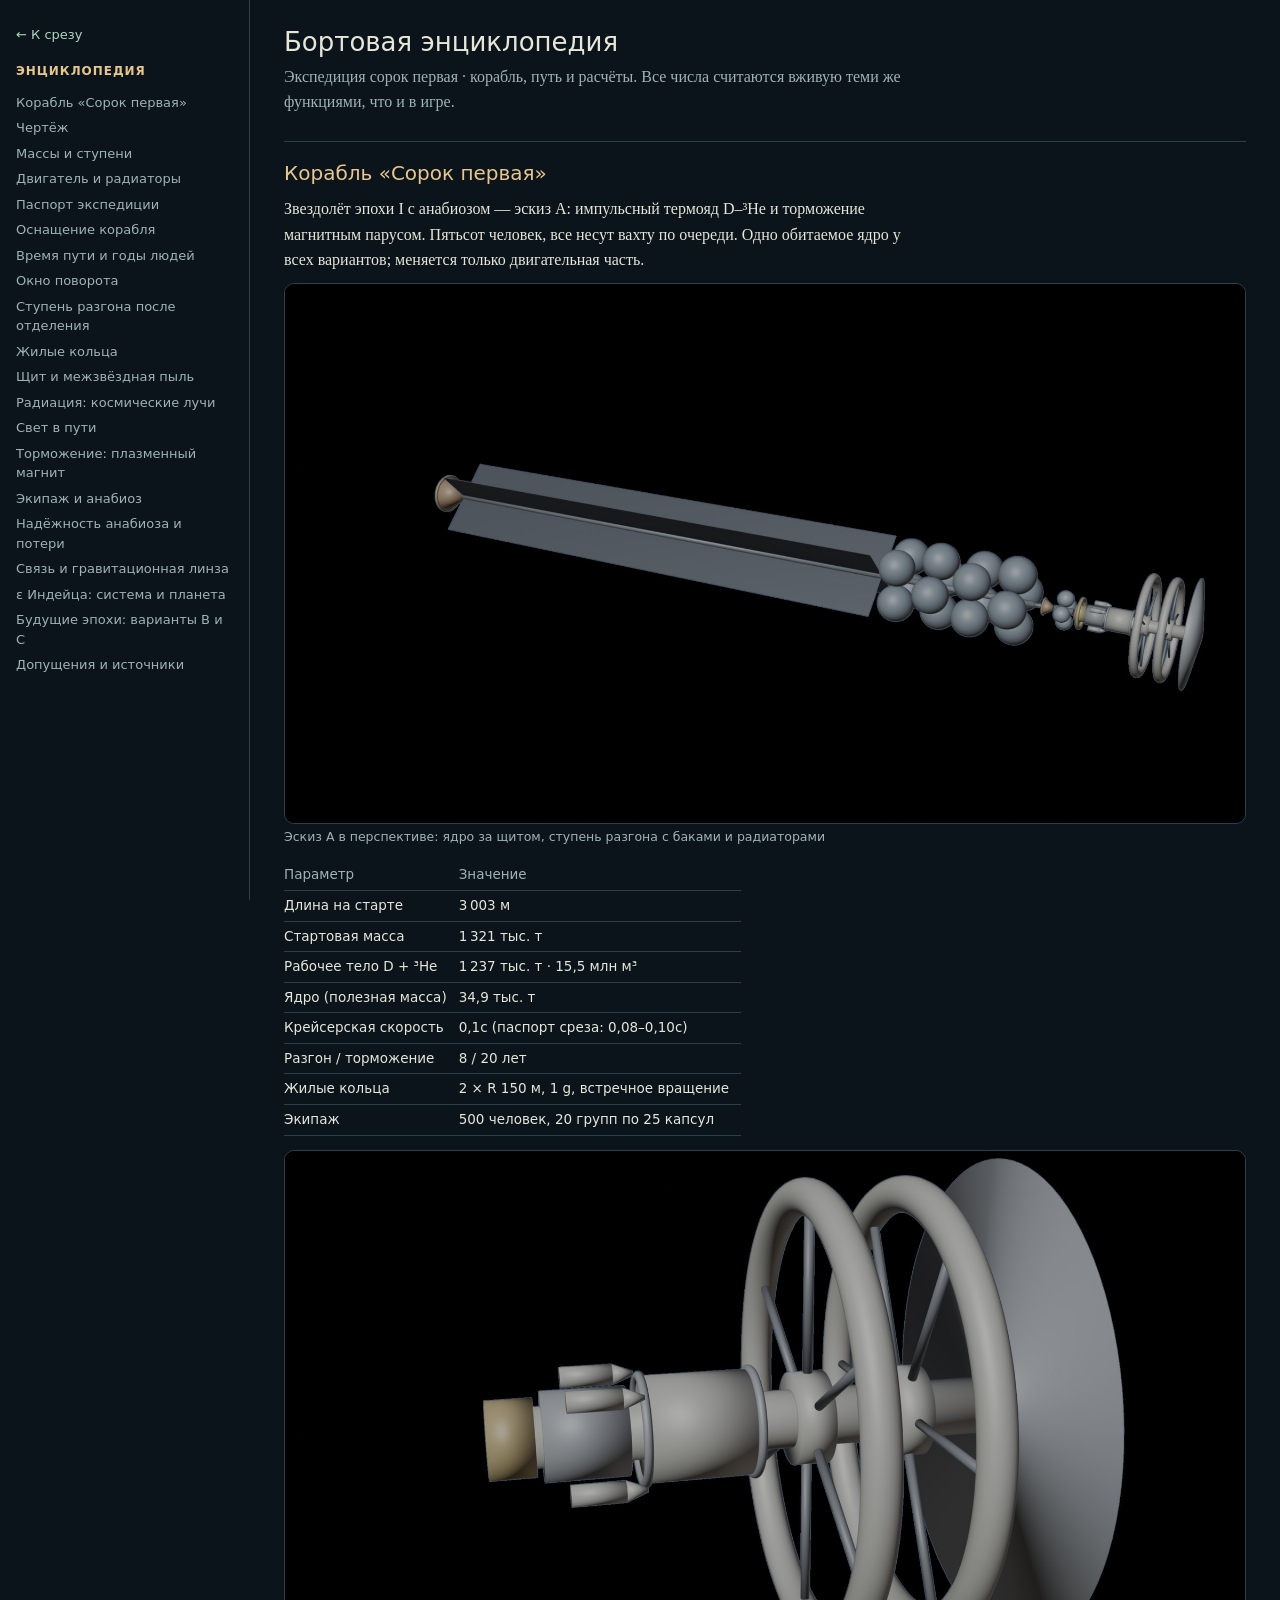
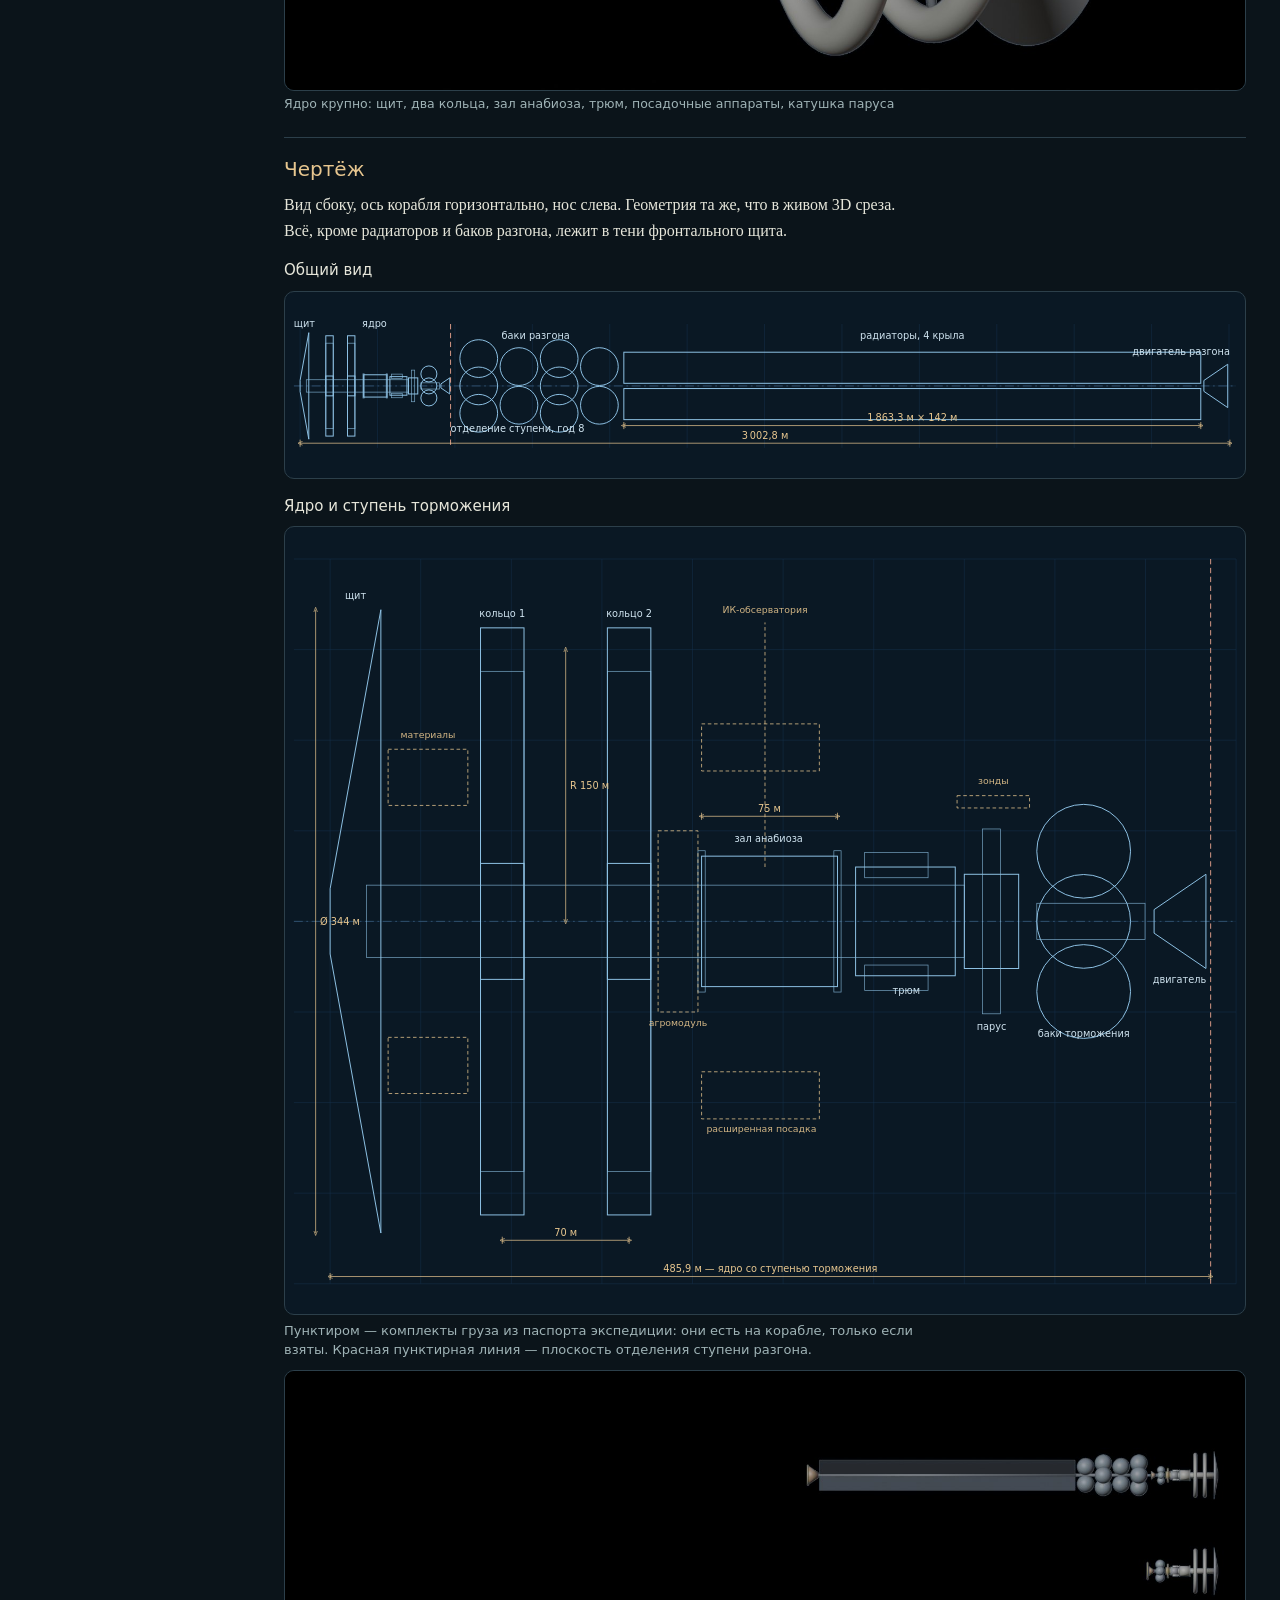
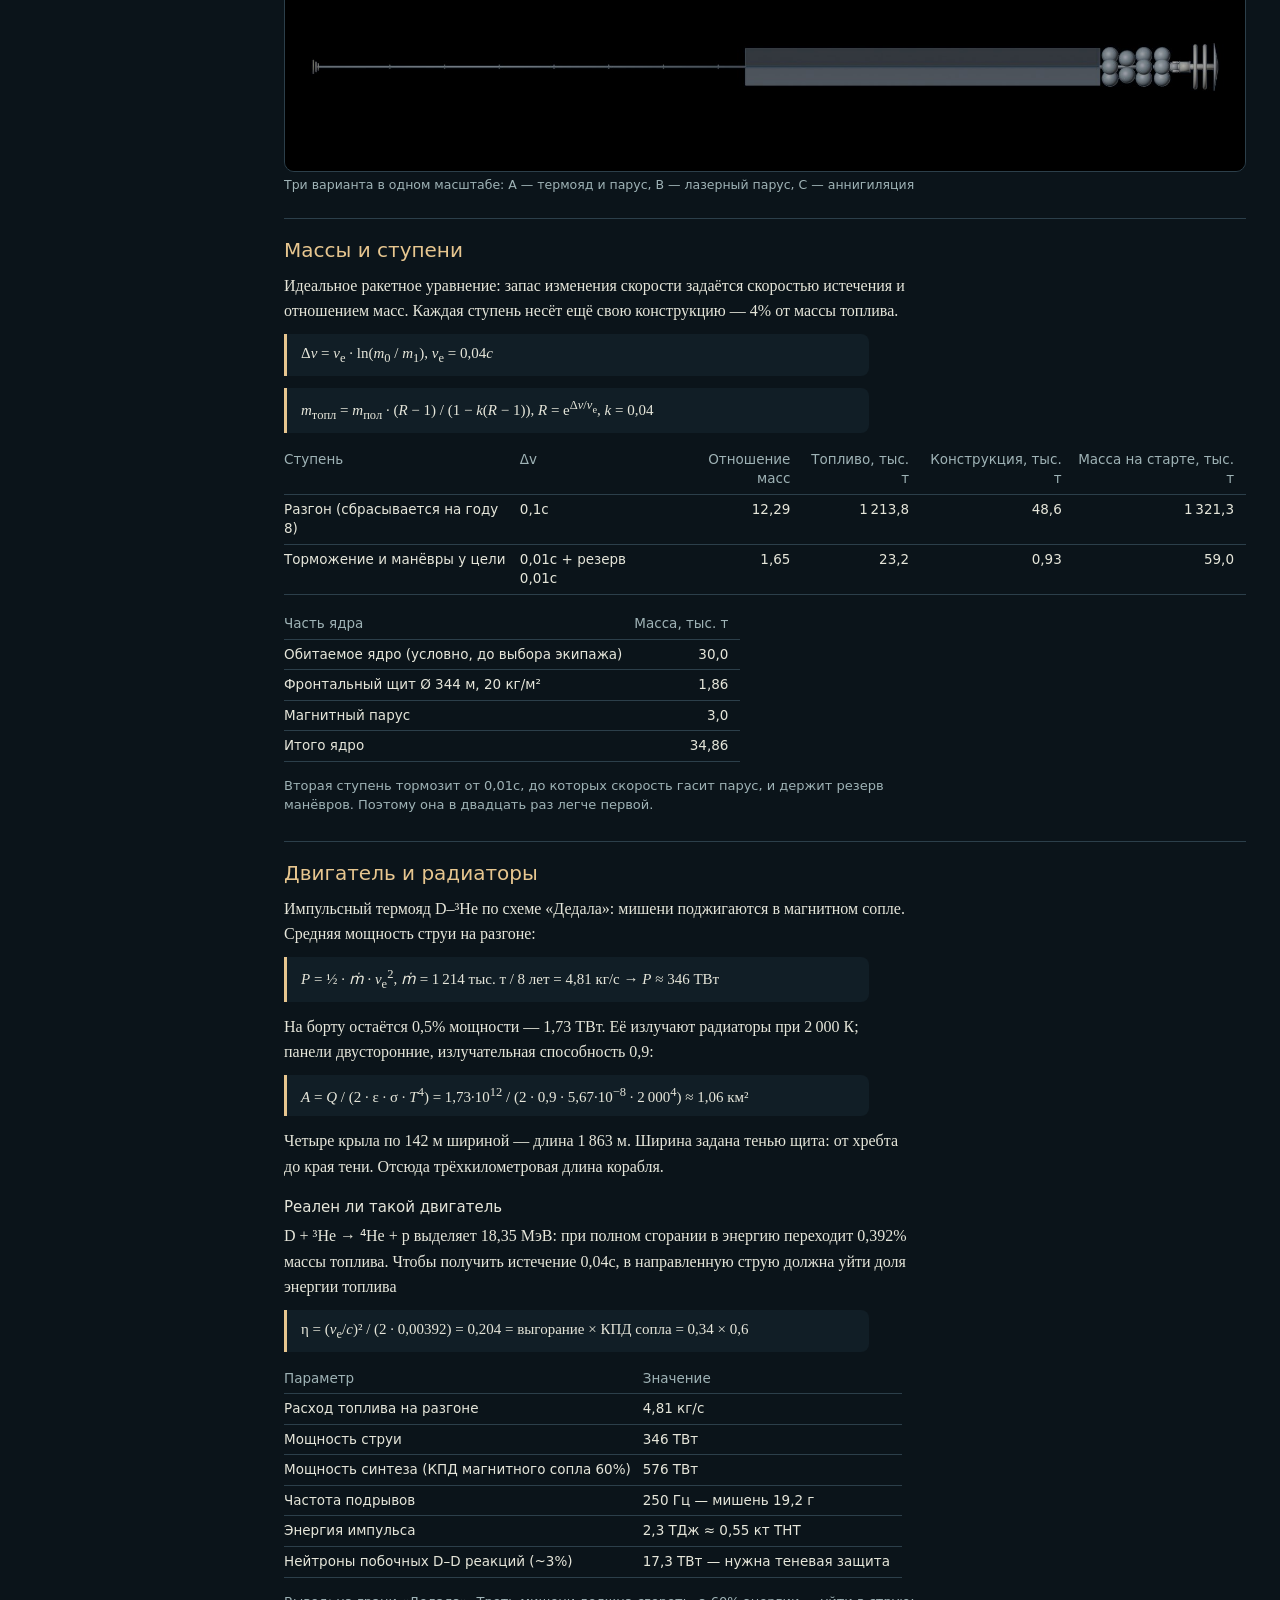
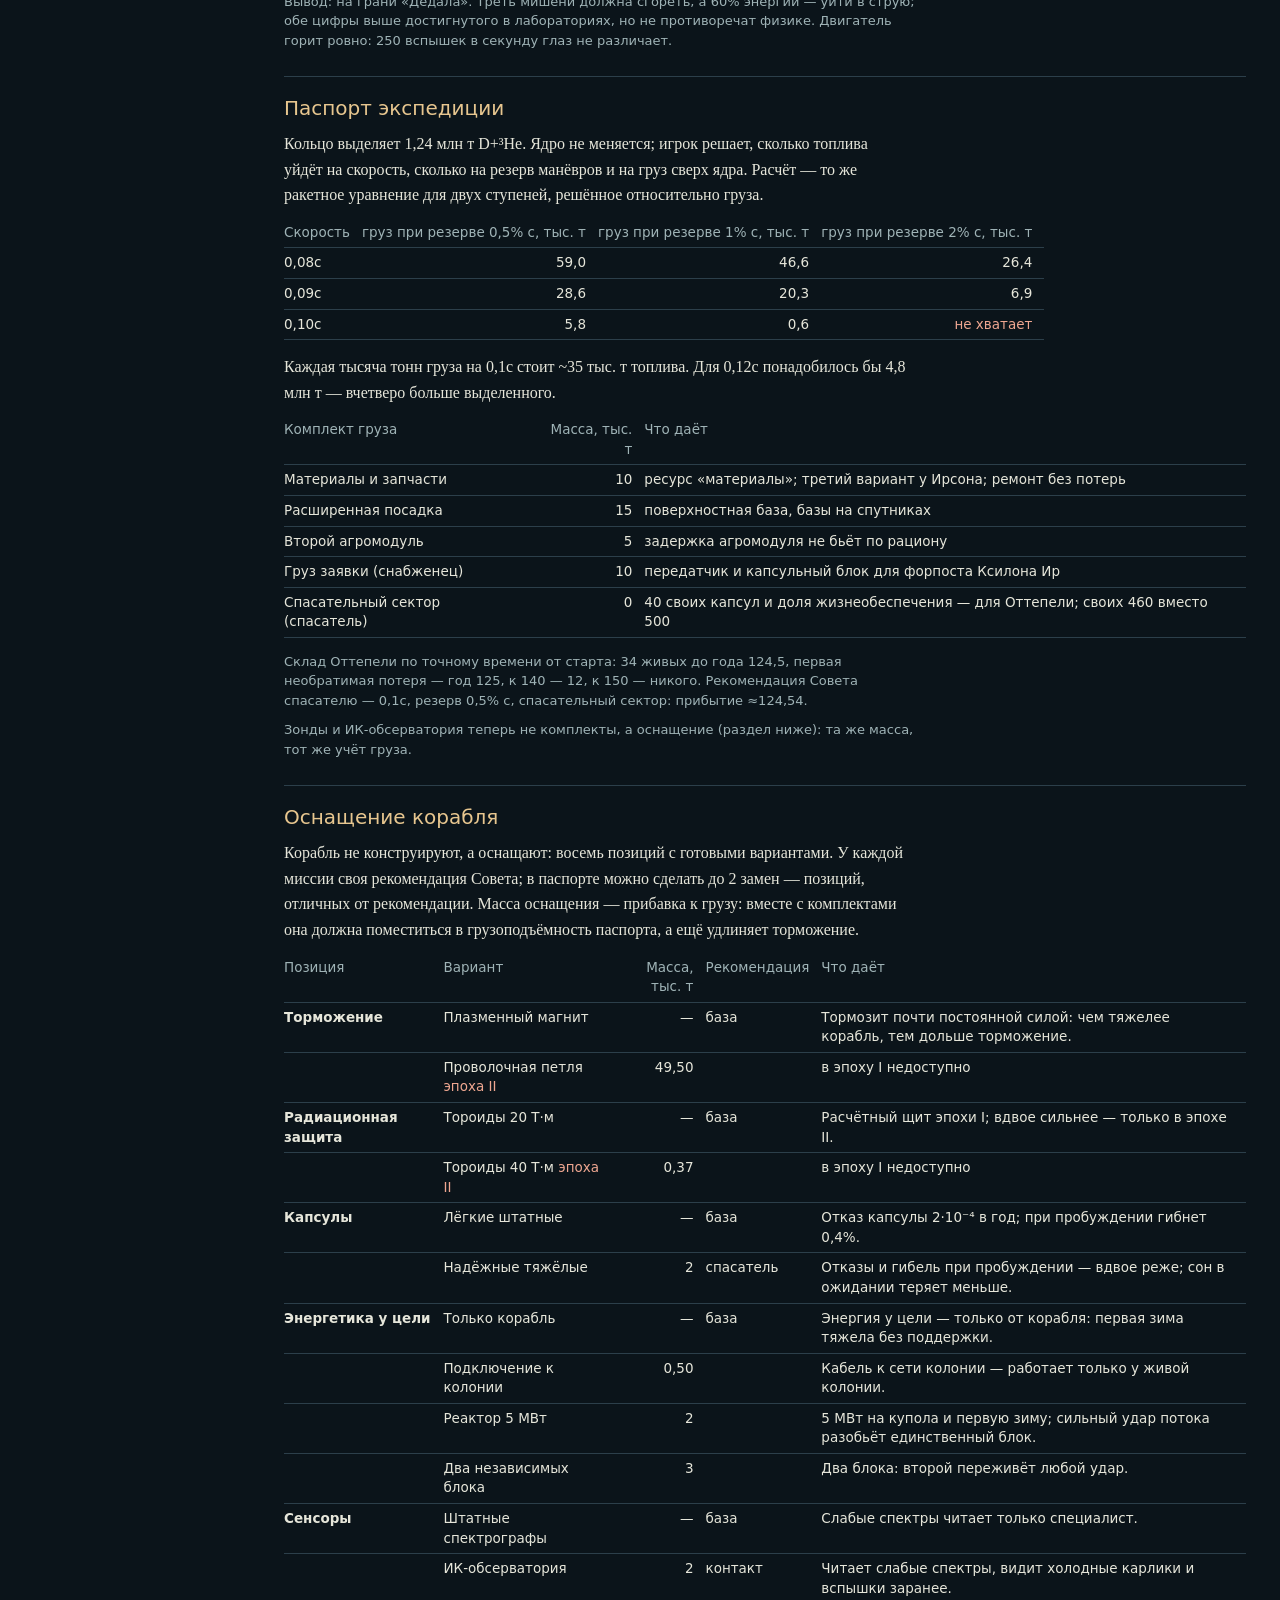
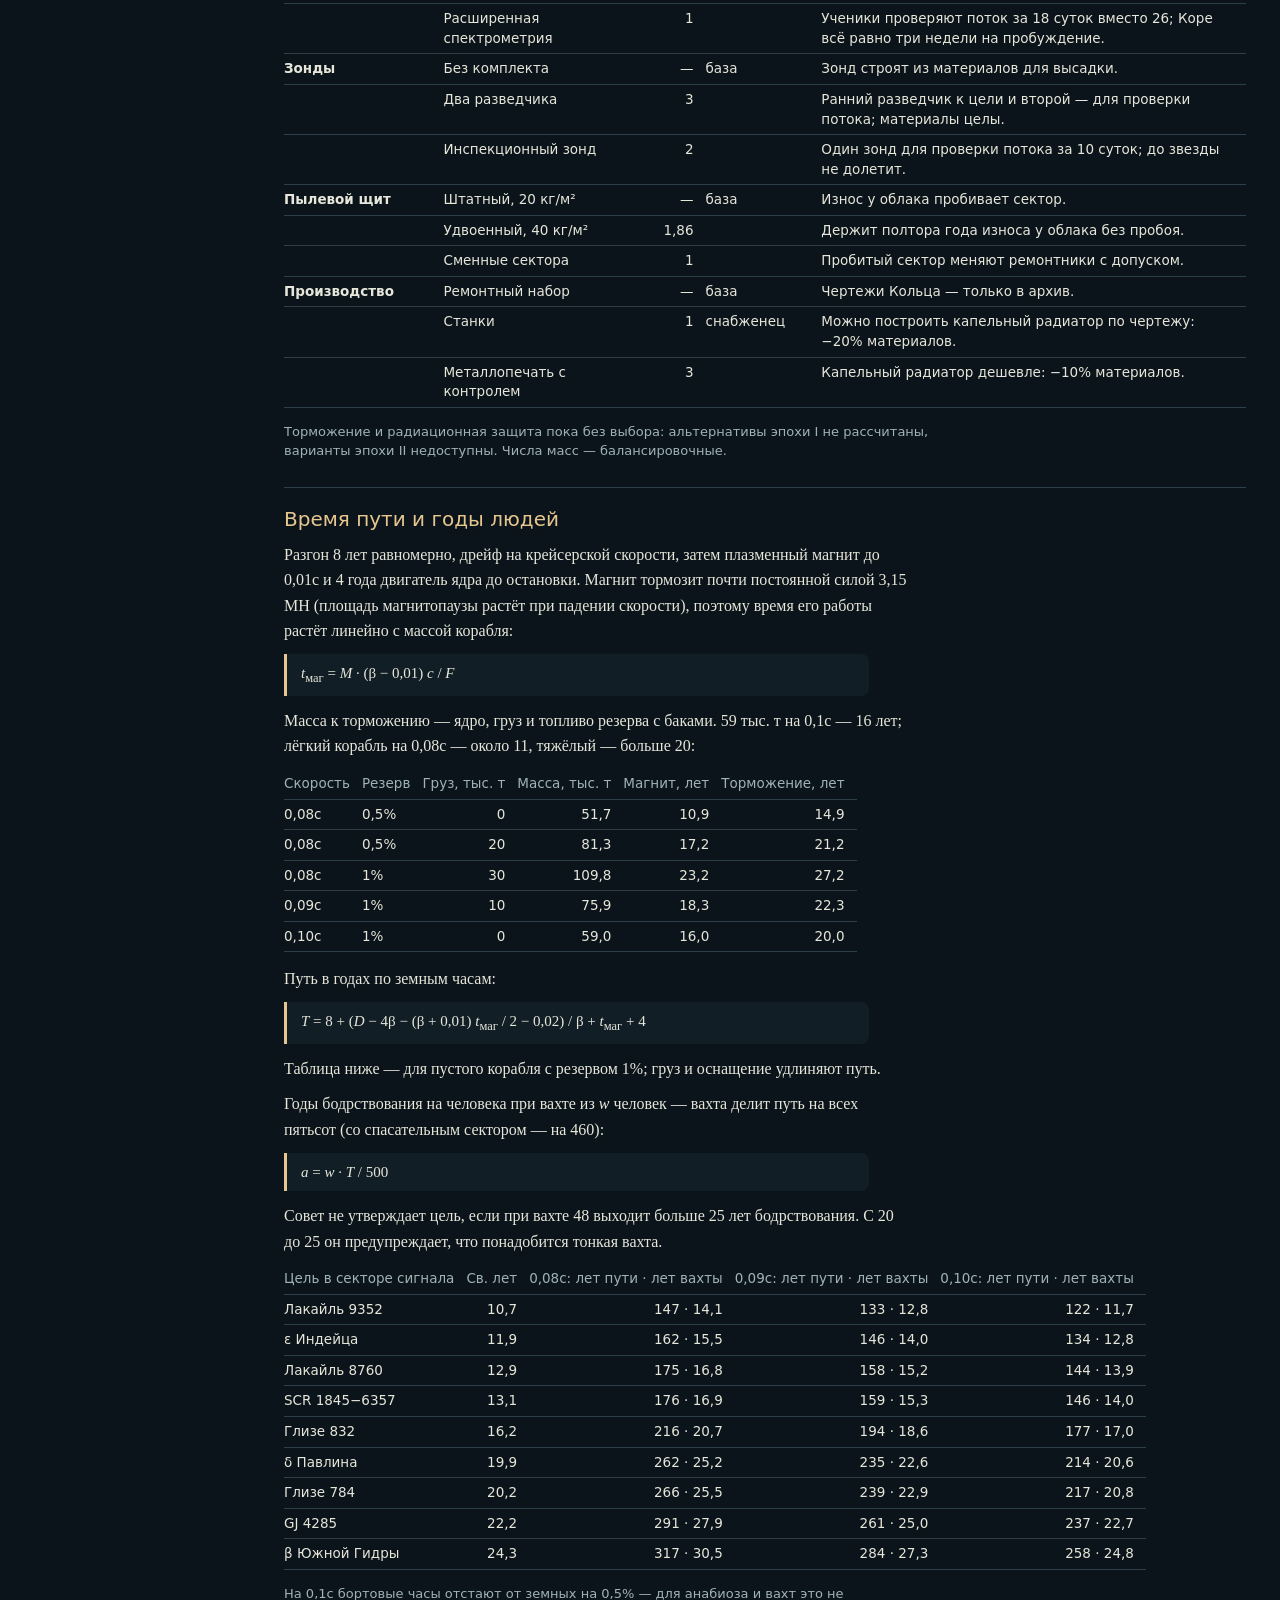
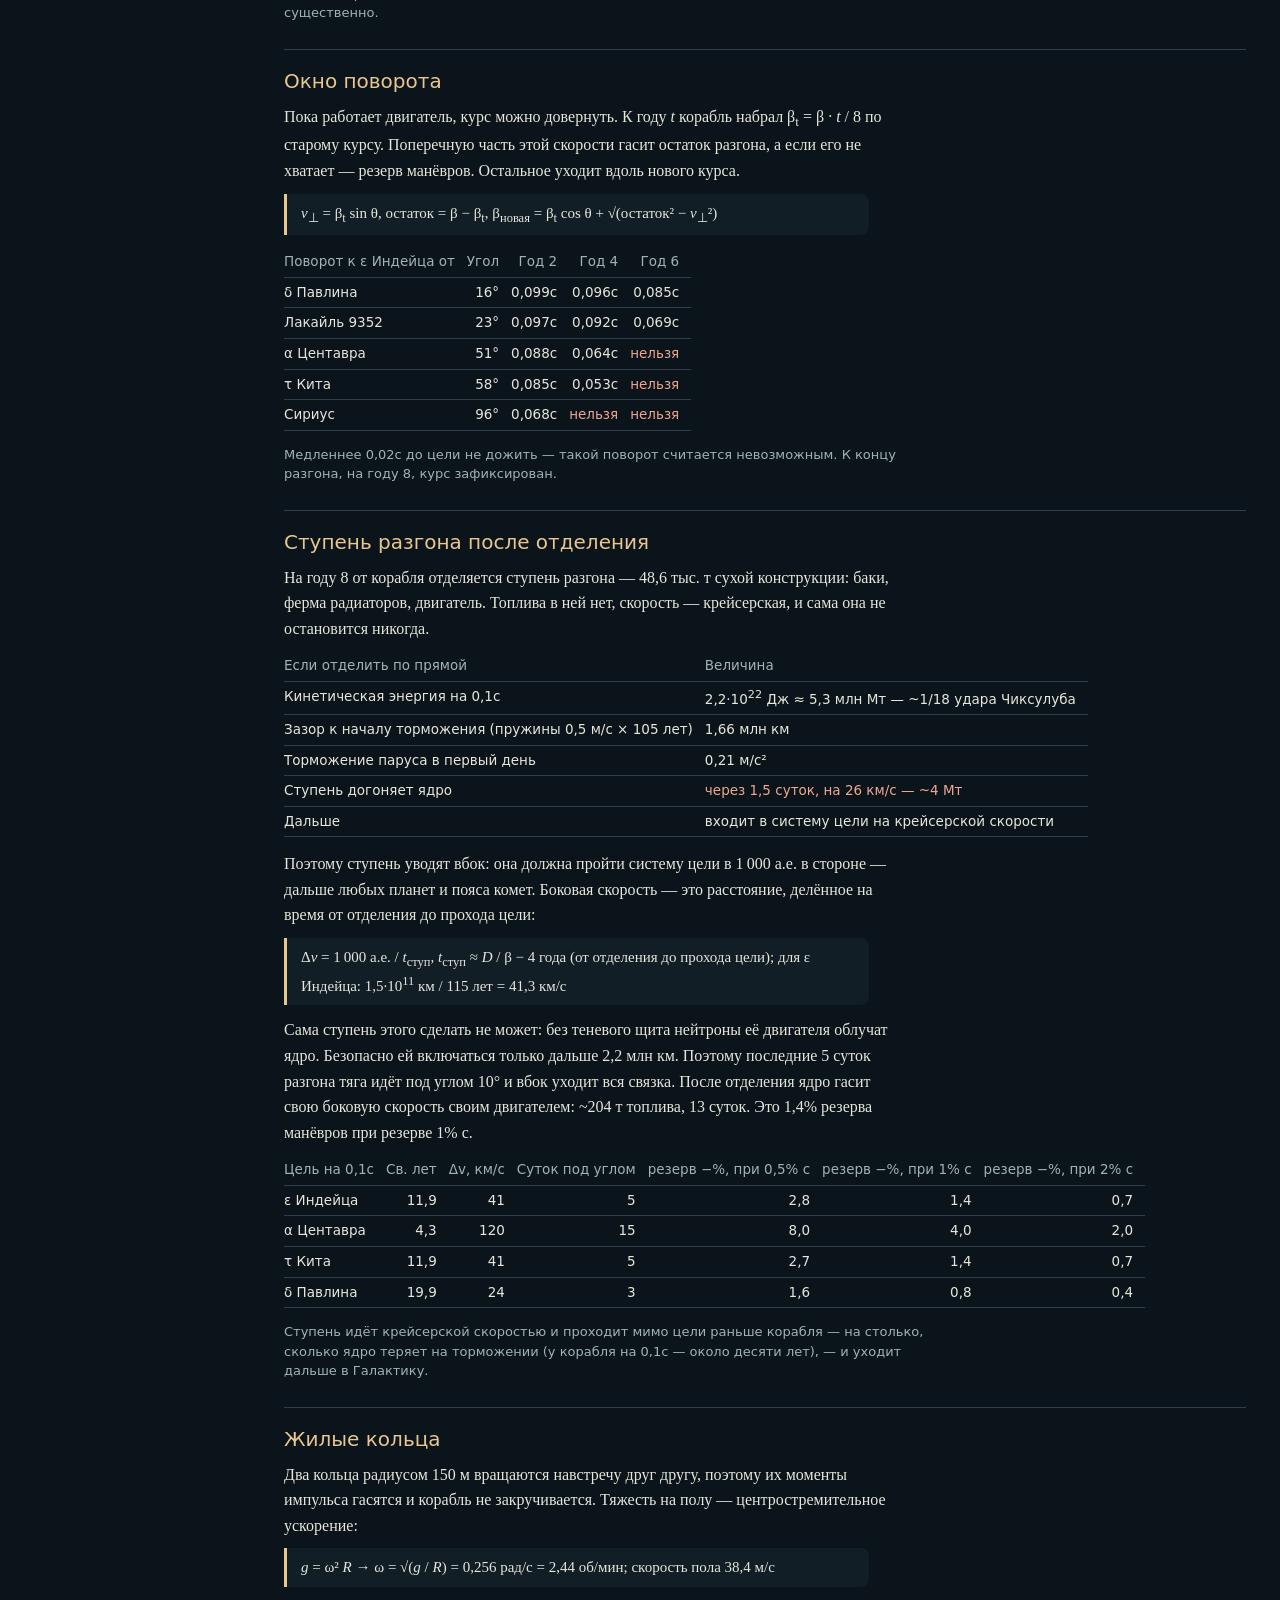
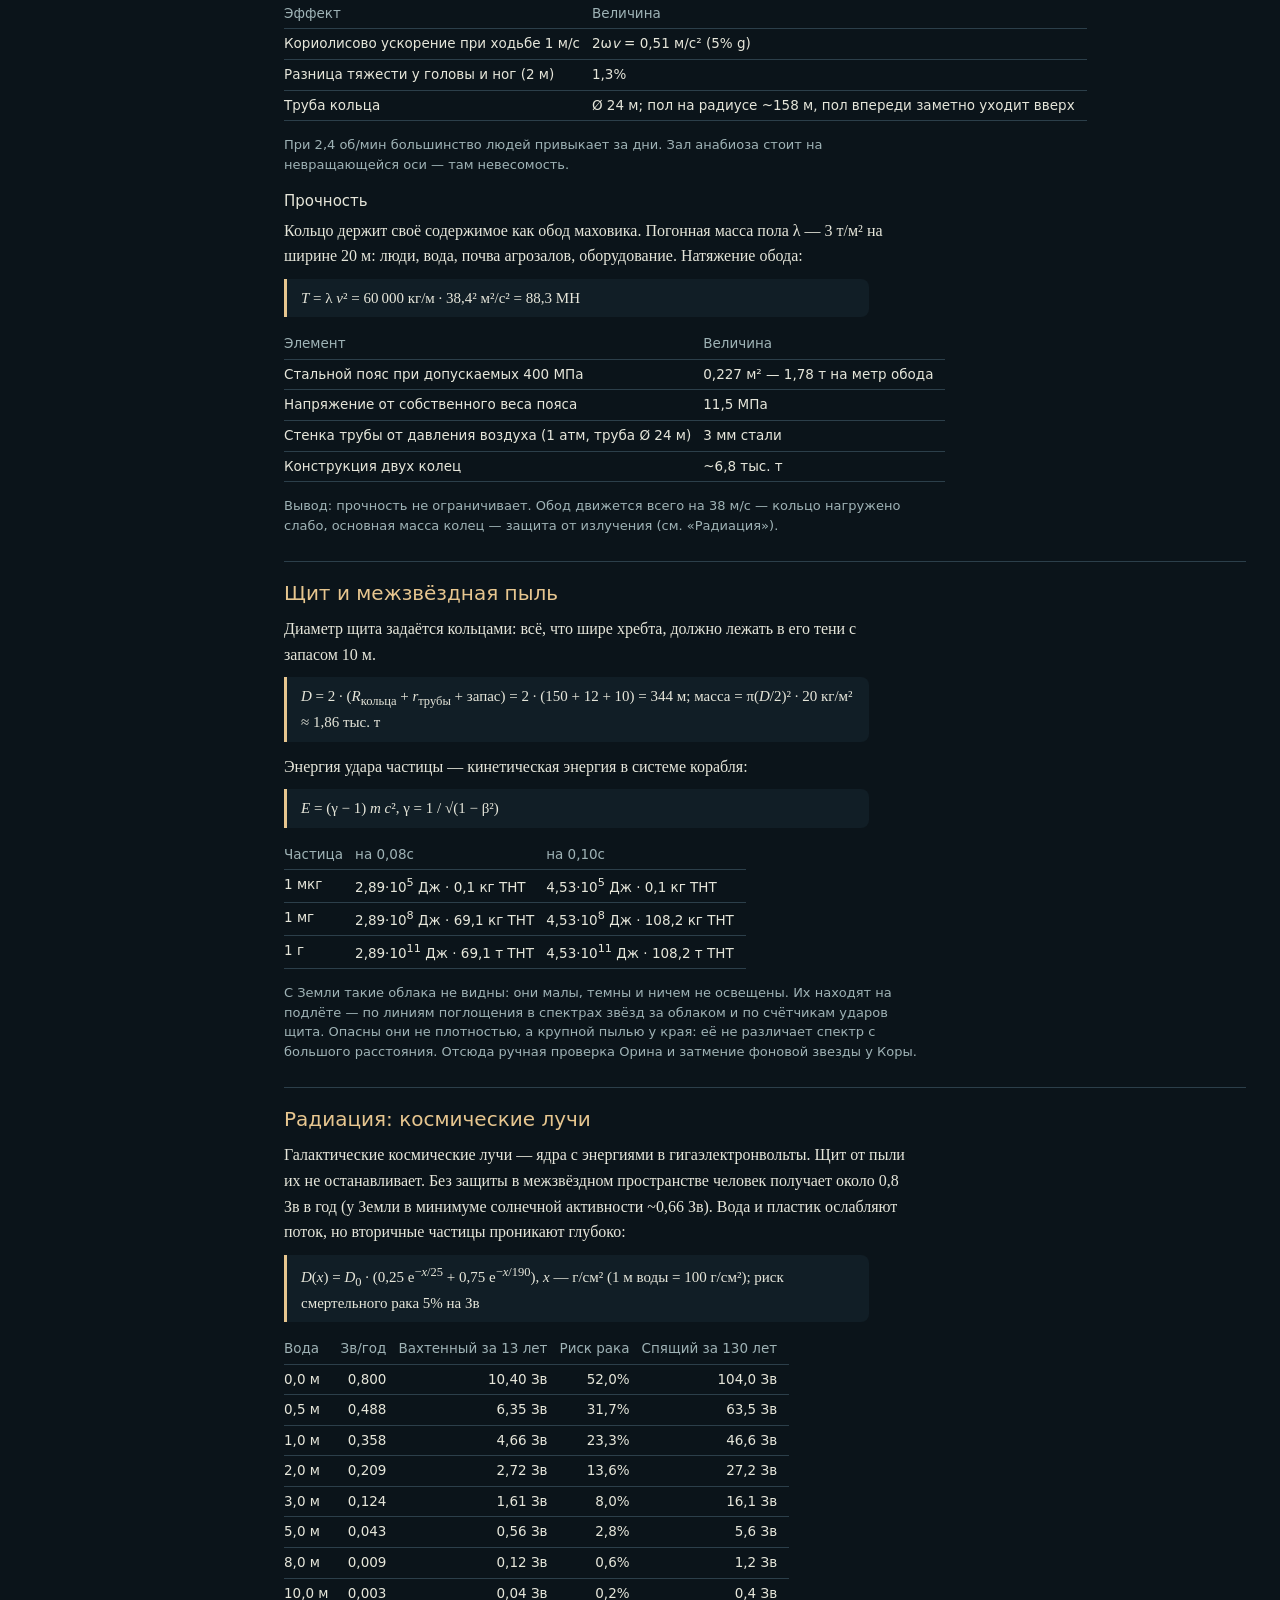
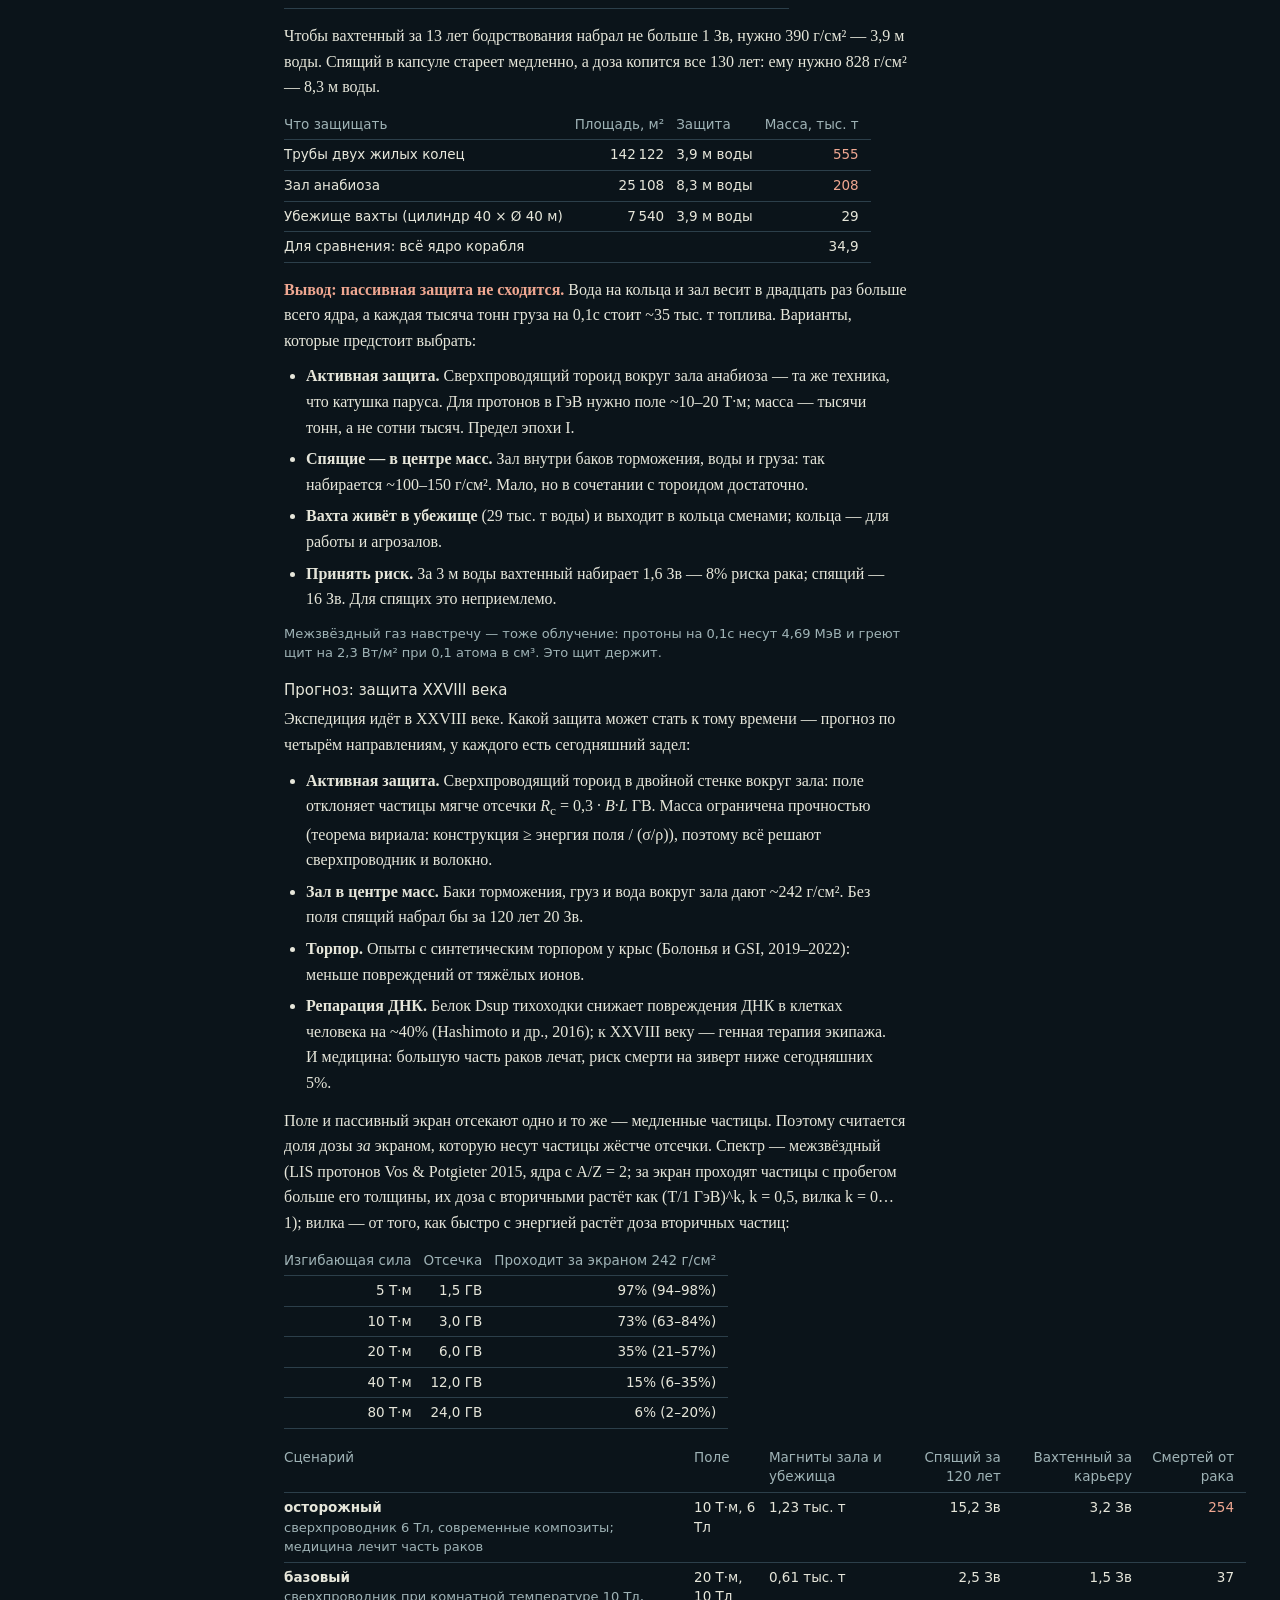
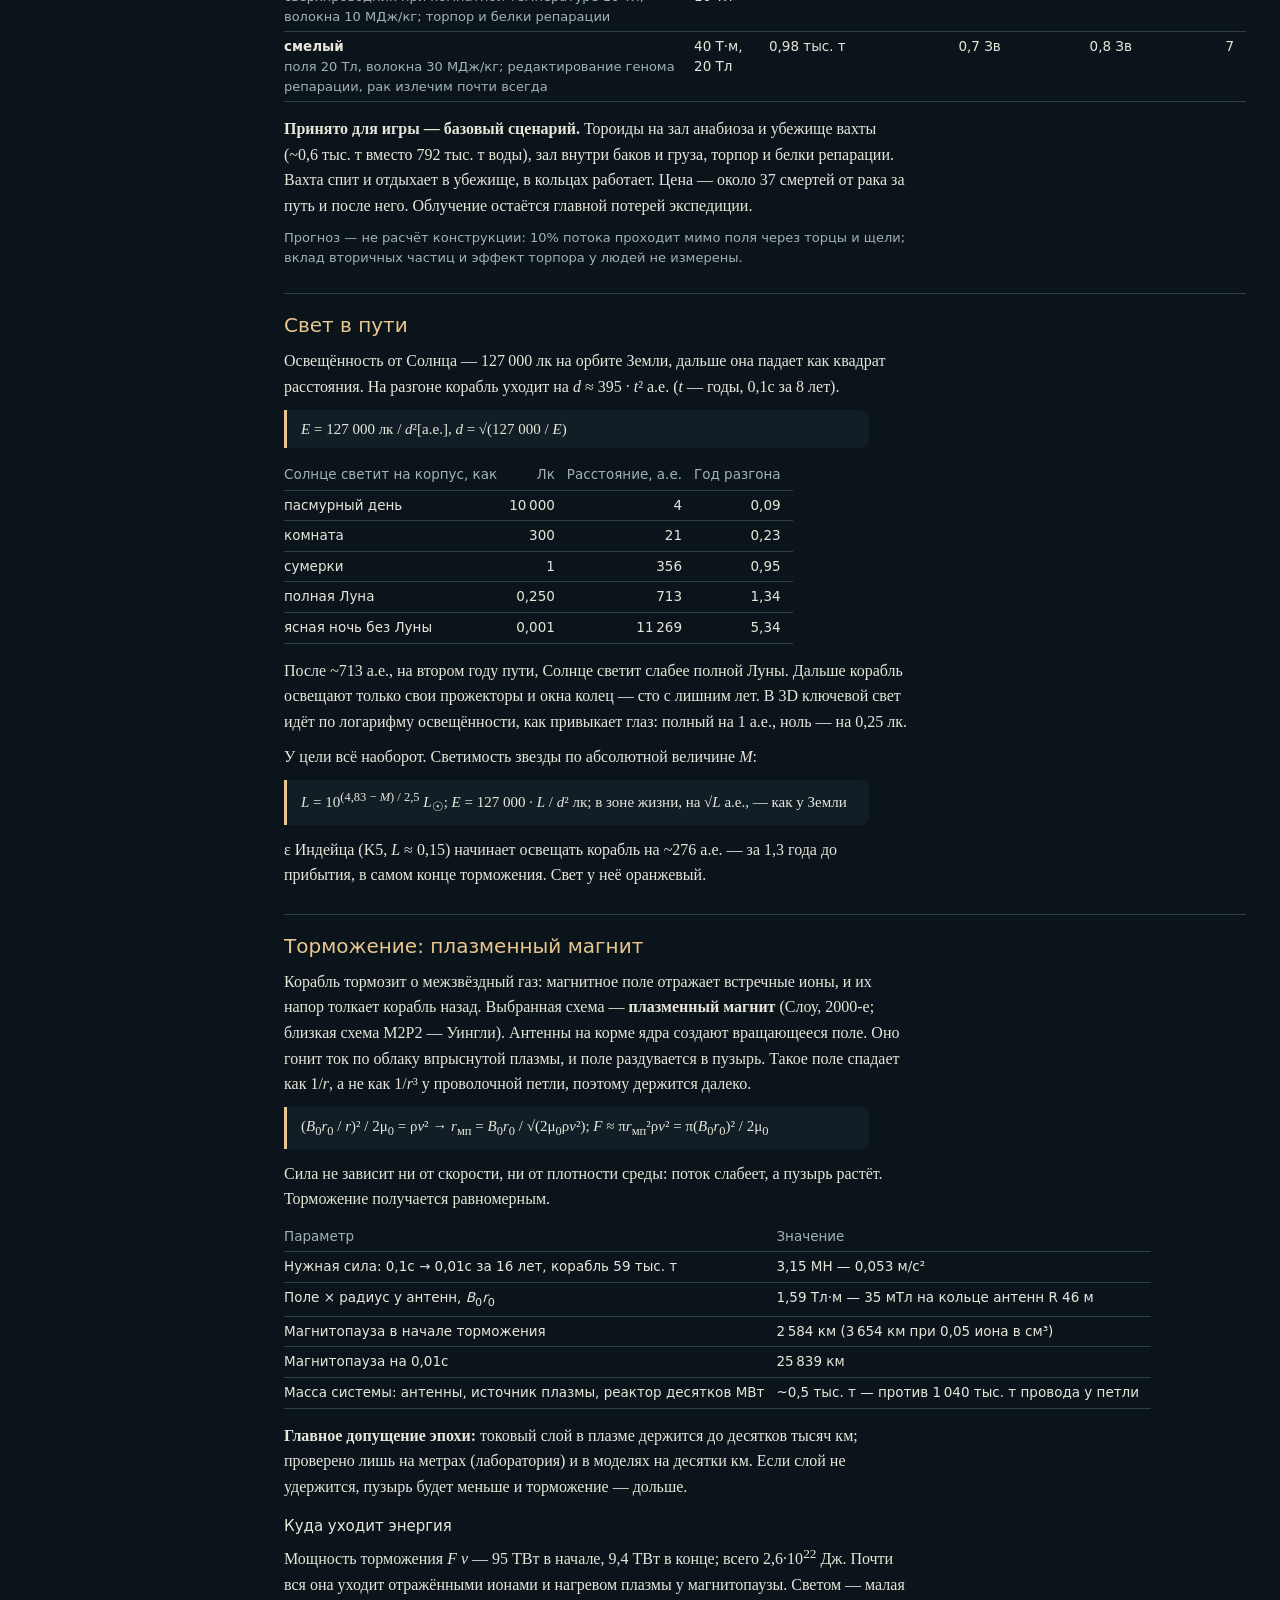
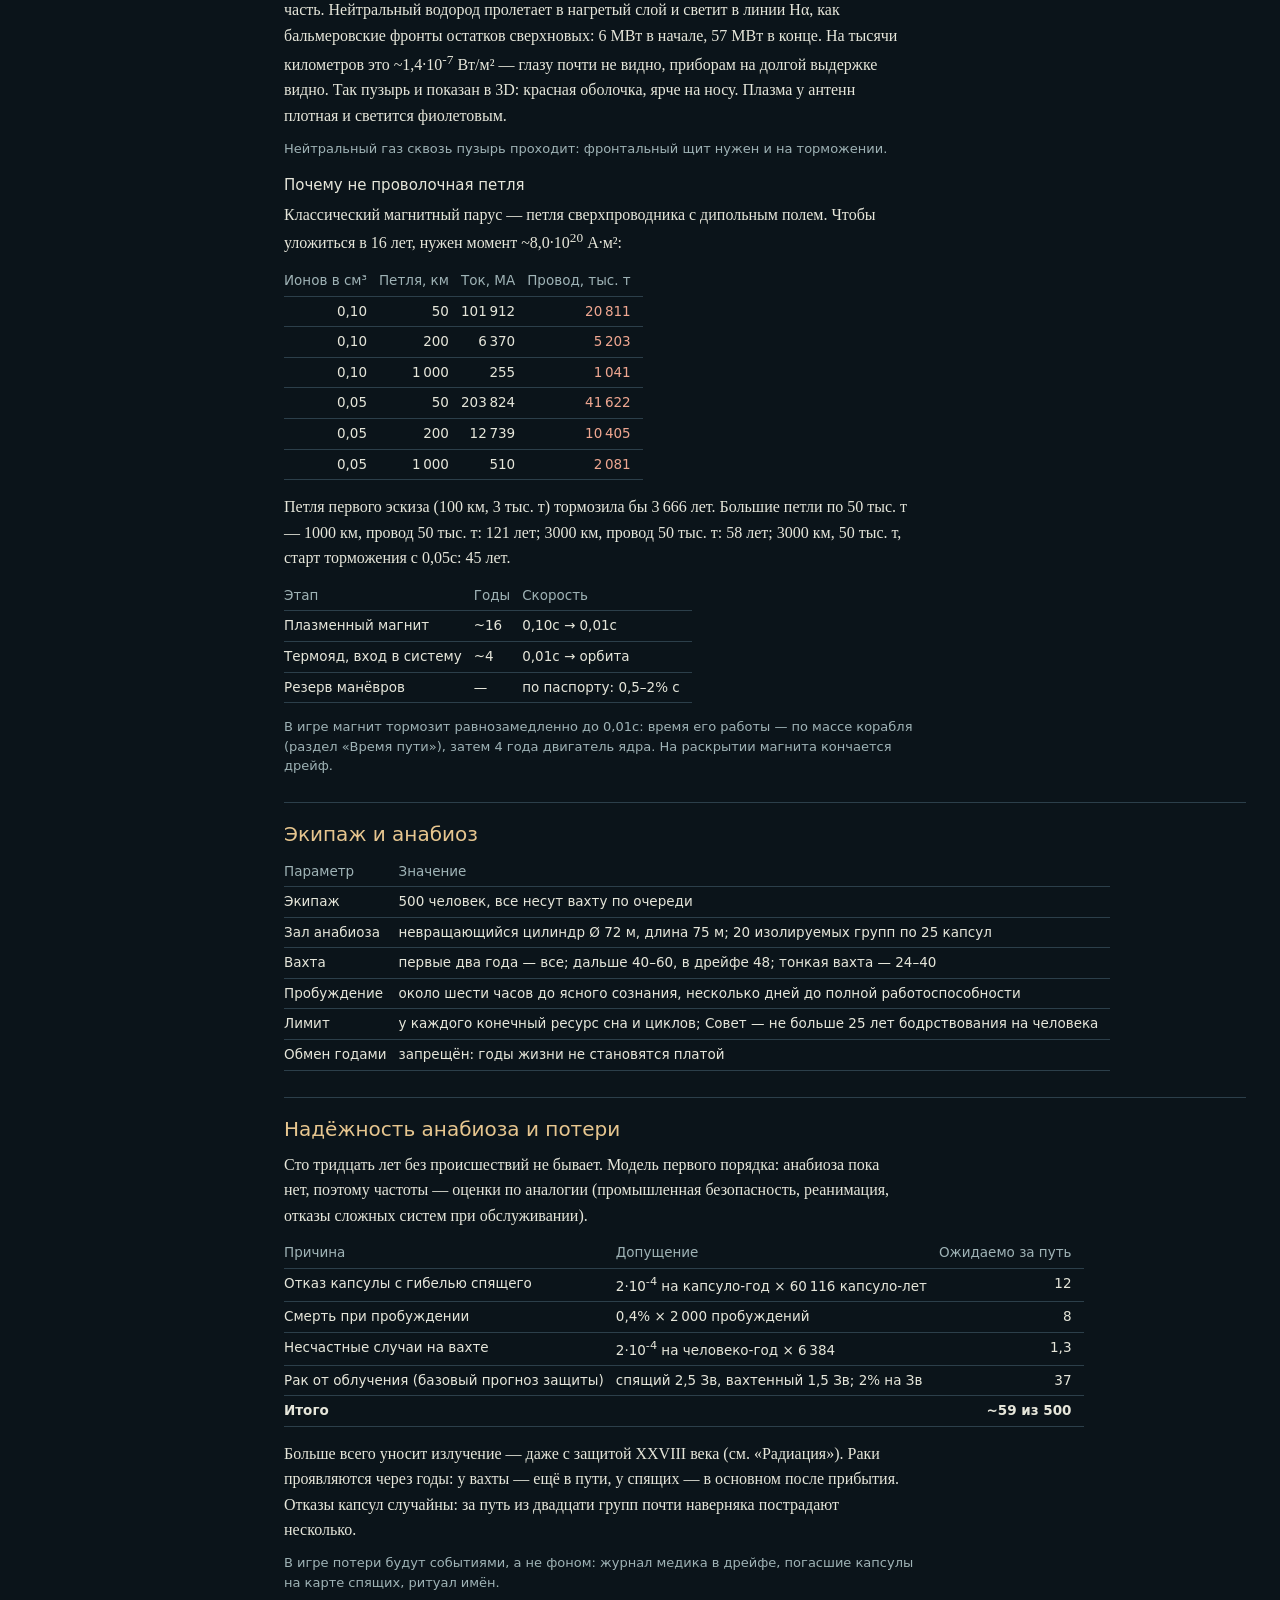
==== slice/encyclopedia.html @ 02e8c283 "Publish M31 86e8045" ====
<!doctype html>
<html lang="ru">
<head>
<meta charset="utf-8">
<meta name="viewport" content="width=device-width, initial-scale=1">
<title>М31 · Бортовая энциклопедия</title>
<style>
:root{color-scheme:dark;--bg:#0b141a;--panel:#111e26;--line:#2c3f4a;--text:#e6e6da;--muted:#9fb3b6;--gold:#e7c68f;--blue:#9cc7e4;--mint:#afd5bd;--bp:#0a1824;--bpline:#8fc3e6}
*{box-sizing:border-box}
html,body{margin:0;background:var(--bg);color:var(--text)}
body{font:16px/1.6 Georgia,"PT Serif",serif}
a{color:var(--blue)}
.wrap{display:grid;grid-template-columns:250px minmax(0,1fr);max-width:1320px;margin:0 auto}
nav{position:sticky;top:0;height:100vh;overflow:auto;padding:22px 16px;border-right:1px solid var(--line);font:13px/1.5 system-ui,sans-serif}
nav b{display:block;font-size:12px;letter-spacing:.08em;text-transform:uppercase;color:var(--gold);margin-bottom:10px}
nav a{display:block;color:var(--muted);text-decoration:none;padding:3px 0}
nav a:hover{color:var(--text)}
nav .back{margin-bottom:14px;color:var(--mint)}
main{padding:26px 34px 80px;min-width:0}
h1{font:500 26px/1.3 system-ui,sans-serif;margin:0 0 4px}
.lead{color:var(--muted);margin:0 0 26px}
section{border-top:1px solid var(--line);padding-top:18px;margin-top:26px}
h2{font:500 20px/1.3 system-ui,sans-serif;margin:0 0 10px;color:var(--gold)}
h3{font:500 15px/1.3 system-ui,sans-serif;margin:18px 0 6px}
p{margin:0 0 10px;max-width:78ch}
ul{margin:0 0 12px;padding-left:22px;max-width:76ch}li{margin:0 0 6px}
.f{font:15px/1.5 "Cambria Math",Georgia,serif;background:var(--panel);border-left:3px solid var(--gold);padding:8px 14px;margin:8px 0 12px;border-radius:0 8px 8px 0;max-width:78ch}
.f i{font-style:italic}
table{border-collapse:collapse;margin:8px 0 14px;font:13.5px/1.45 system-ui,sans-serif;max-width:100%}
th,td{border-bottom:1px solid var(--line);padding:5px 12px 5px 0;text-align:left;vertical-align:top}
th{color:var(--muted);font-weight:500}
td.n,th.n{text-align:right;font-variant-numeric:tabular-nums}
.no{color:#efa791}
figure{margin:10px 0 16px}
figure img{max-width:100%;border-radius:10px;border:1px solid var(--line);display:block}
figcaption{font:12.5px system-ui,sans-serif;color:var(--muted);margin-top:5px}
.bp{background:var(--bp);border:1px solid var(--line);border-radius:10px;overflow:auto;margin:10px 0 6px}
.bp svg{display:block;width:100%;height:auto;min-width:760px}
.bp .o{fill:none;stroke:var(--bpline);stroke-width:1.1}
.bp .t{fill:none;stroke:var(--bpline);stroke-width:.8;opacity:.8}
.bp .grid{stroke:#16304a;stroke-width:.6}
.bp .axis{stroke:#3d6283;stroke-width:.8;stroke-dasharray:10 4 2 4}
.bp .dim{stroke:var(--gold);stroke-width:.8;fill:none}
.bp .dimt{fill:var(--gold);font:11px system-ui,sans-serif}
.bp .lab{fill:#cfe3ef;font:11px system-ui,sans-serif}
.bp .kit{fill:none;stroke:var(--gold);stroke-width:1;stroke-dasharray:4 3;opacity:.85}
.bp .kitt{fill:var(--gold);font:10.5px system-ui,sans-serif;opacity:.9}
.bp .sep{stroke:#efa791;stroke-width:1;stroke-dasharray:6 4}
.note{font:13px/1.5 system-ui,sans-serif;color:var(--muted)}
.src{font:12px system-ui,sans-serif;color:var(--muted)}
@media (max-width:900px){.wrap{grid-template-columns:1fr}nav{position:static;height:auto;border-right:0;border-bottom:1px solid var(--line)}main{padding:18px 16px 60px}}
</style>
</head>
<body>
<div class="wrap">
  <nav id="toc"></nav>
  <main id="enc"></main>
</div>
<script src="../ship-builder/data/stars.js"></script>
<script src="mission.js?v=1dd76f5e2d"></script>
<script src="orbits.js?v=1dd76f5e2d"></script>
<script src="systems.js?v=1dd76f5e2d"></script>
<script src="flight.js?v=1dd76f5e2d"></script>
<script src="routes.js?v=1dd76f5e2d"></script>
<script src="requests.js?v=1dd76f5e2d"></script>
<script src="shield.js?v=1dd76f5e2d"></script>
<script src="events.js?v=1dd76f5e2d"></script>
<script src="wear.js?v=1dd76f5e2d"></script>
<script src="jobs.js?v=1dd76f5e2d"></script>
<script src="core/base.js?v=1dd76f5e2d"></script>
<script src="core/outfit.js?v=1dd76f5e2d"></script>
<script src="core/wear.js?v=1dd76f5e2d"></script>
<script src="core/wearCards.js?v=1dd76f5e2d"></script>
<script src="core/notes.js?v=1dd76f5e2d"></script>
<script src="core/ledger.js?v=1dd76f5e2d"></script>
<script src="core/rescue.js?v=1dd76f5e2d"></script>
<script src="core/dossier.js?v=1dd76f5e2d"></script>
<script src="core/world.js?v=1dd76f5e2d"></script>
<script src="core/council.js?v=1dd76f5e2d"></script>
<script src="core/relief.js?v=1dd76f5e2d"></script>
<script src="core/flight.js?v=1dd76f5e2d"></script>
<script src="core/human.js?v=1dd76f5e2d"></script>
<script src="story/plan.js?v=1dd76f5e2d"></script>
<script src="story/prologue.js?v=1dd76f5e2d"></script>
<script src="story/act1.js?v=1dd76f5e2d"></script>
<script src="story/act2.js?v=1dd76f5e2d"></script>
<script src="story/act3.js?v=1dd76f5e2d"></script>
<script src="story/act4.js?v=1dd76f5e2d"></script>
<script src="story/epilogue.js?v=1dd76f5e2d"></script>
<script src="content.js?v=1dd76f5e2d"></script>
<script src="assets/blueprints/variants.js?v=1dd76f5e2d"></script>
<script src="assets/blueprints/physics.js?v=1dd76f5e2d"></script>
<script src="assets/eind/planet.js?v=1dd76f5e2d"></script>
<script src="encyclopedia.js?v=1dd76f5e2d"></script>
</body>
</html>
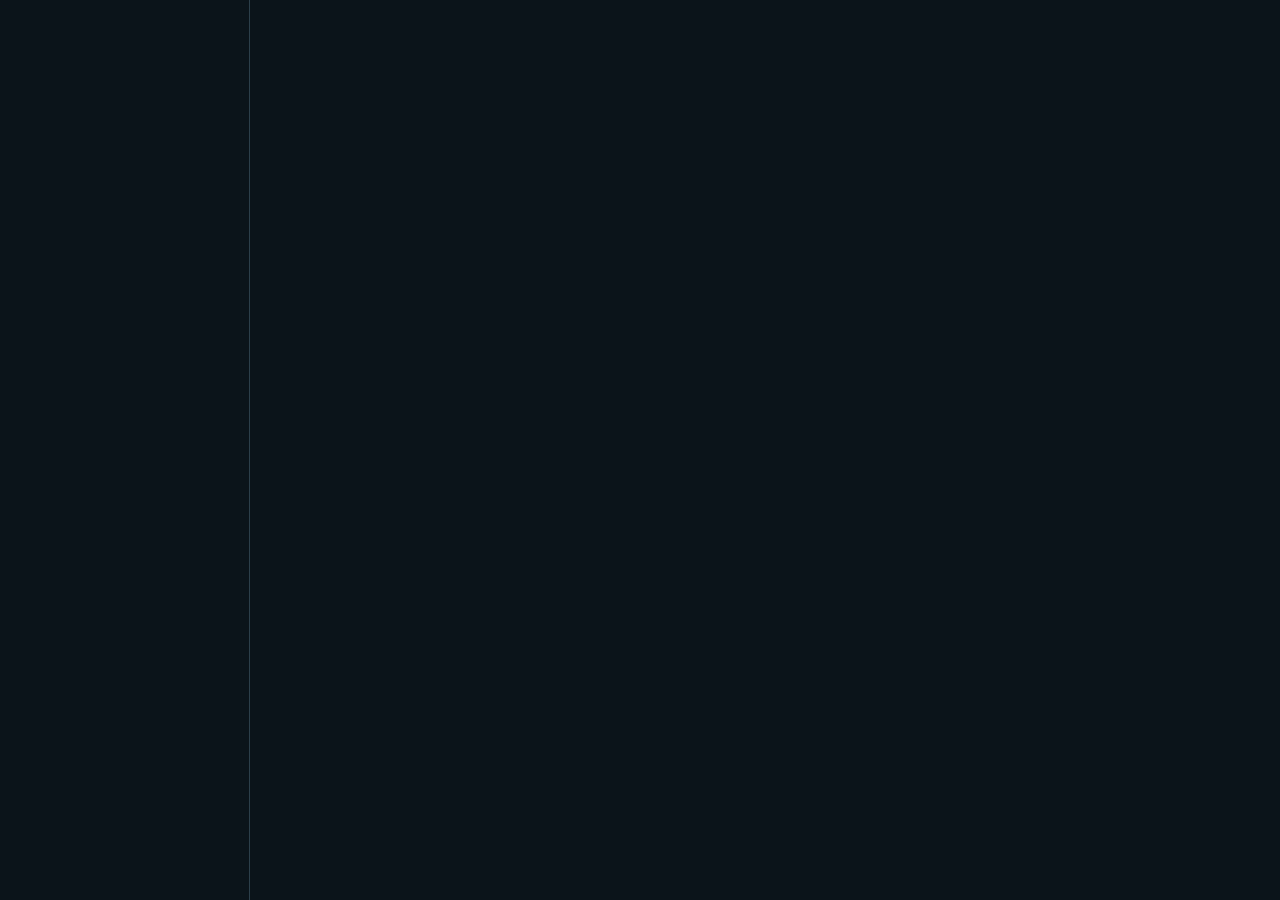
==== commit f09256dc: "Publish M31 c831118" ====
--- a/slice/encyclopedia.html
+++ b/slice/encyclopedia.html
@@ -57,40 +57,40 @@
   <main id="enc"></main>
 </div>
 <script src="../ship-builder/data/stars.js"></script>
-<script src="mission.js?v=1dd76f5e2d"></script>
-<script src="orbits.js?v=1dd76f5e2d"></script>
-<script src="systems.js?v=1dd76f5e2d"></script>
-<script src="flight.js?v=1dd76f5e2d"></script>
-<script src="routes.js?v=1dd76f5e2d"></script>
-<script src="requests.js?v=1dd76f5e2d"></script>
-<script src="shield.js?v=1dd76f5e2d"></script>
-<script src="events.js?v=1dd76f5e2d"></script>
-<script src="wear.js?v=1dd76f5e2d"></script>
-<script src="jobs.js?v=1dd76f5e2d"></script>
-<script src="core/base.js?v=1dd76f5e2d"></script>
-<script src="core/outfit.js?v=1dd76f5e2d"></script>
-<script src="core/wear.js?v=1dd76f5e2d"></script>
-<script src="core/wearCards.js?v=1dd76f5e2d"></script>
-<script src="core/notes.js?v=1dd76f5e2d"></script>
-<script src="core/ledger.js?v=1dd76f5e2d"></script>
-<script src="core/rescue.js?v=1dd76f5e2d"></script>
-<script src="core/dossier.js?v=1dd76f5e2d"></script>
-<script src="core/world.js?v=1dd76f5e2d"></script>
-<script src="core/council.js?v=1dd76f5e2d"></script>
-<script src="core/relief.js?v=1dd76f5e2d"></script>
-<script src="core/flight.js?v=1dd76f5e2d"></script>
-<script src="core/human.js?v=1dd76f5e2d"></script>
-<script src="story/plan.js?v=1dd76f5e2d"></script>
-<script src="story/prologue.js?v=1dd76f5e2d"></script>
-<script src="story/act1.js?v=1dd76f5e2d"></script>
-<script src="story/act2.js?v=1dd76f5e2d"></script>
-<script src="story/act3.js?v=1dd76f5e2d"></script>
-<script src="story/act4.js?v=1dd76f5e2d"></script>
-<script src="story/epilogue.js?v=1dd76f5e2d"></script>
-<script src="content.js?v=1dd76f5e2d"></script>
-<script src="assets/blueprints/variants.js?v=1dd76f5e2d"></script>
-<script src="assets/blueprints/physics.js?v=1dd76f5e2d"></script>
-<script src="assets/eind/planet.js?v=1dd76f5e2d"></script>
-<script src="encyclopedia.js?v=1dd76f5e2d"></script>
+<script src="mission.js?v=76aa56df74"></script>
+<script src="orbits.js?v=76aa56df74"></script>
+<script src="systems.js?v=76aa56df74"></script>
+<script src="flight.js?v=76aa56df74"></script>
+<script src="routes.js?v=76aa56df74"></script>
+<script src="requests.js?v=76aa56df74"></script>
+<script src="shield.js?v=76aa56df74"></script>
+<script src="events.js?v=76aa56df74"></script>
+<script src="wear.js?v=76aa56df74"></script>
+<script src="jobs.js?v=76aa56df74"></script>
+<script src="core/base.js?v=76aa56df74"></script>
+<script src="core/outfit.js?v=76aa56df74"></script>
+<script src="core/wear.js?v=76aa56df74"></script>
+<script src="core/wearCards.js?v=76aa56df74"></script>
+<script src="core/notes.js?v=76aa56df74"></script>
+<script src="core/ledger.js?v=76aa56df74"></script>
+<script src="core/rescue.js?v=76aa56df74"></script>
+<script src="core/dossier.js?v=76aa56df74"></script>
+<script src="core/world.js?v=76aa56df74"></script>
+<script src="core/council.js?v=76aa56df74"></script>
+<script src="core/relief.js?v=76aa56df74"></script>
+<script src="core/flight.js?v=76aa56df74"></script>
+<script src="core/human.js?v=76aa56df74"></script>
+<script src="story/plan.js?v=76aa56df74"></script>
+<script src="story/prologue.js?v=76aa56df74"></script>
+<script src="story/act1.js?v=76aa56df74"></script>
+<script src="story/act2.js?v=76aa56df74"></script>
+<script src="story/act3.js?v=76aa56df74"></script>
+<script src="story/act4.js?v=76aa56df74"></script>
+<script src="story/epilogue.js?v=76aa56df74"></script>
+<script src="content.js?v=76aa56df74"></script>
+<script src="assets/blueprints/variants.js?v=76aa56df74"></script>
+<script src="assets/blueprints/physics.js?v=76aa56df74"></script>
+<script src="assets/eind/planet.js?v=76aa56df74"></script>
+<script src="encyclopedia.js?v=76aa56df74"></script>
 </body>
 </html>
